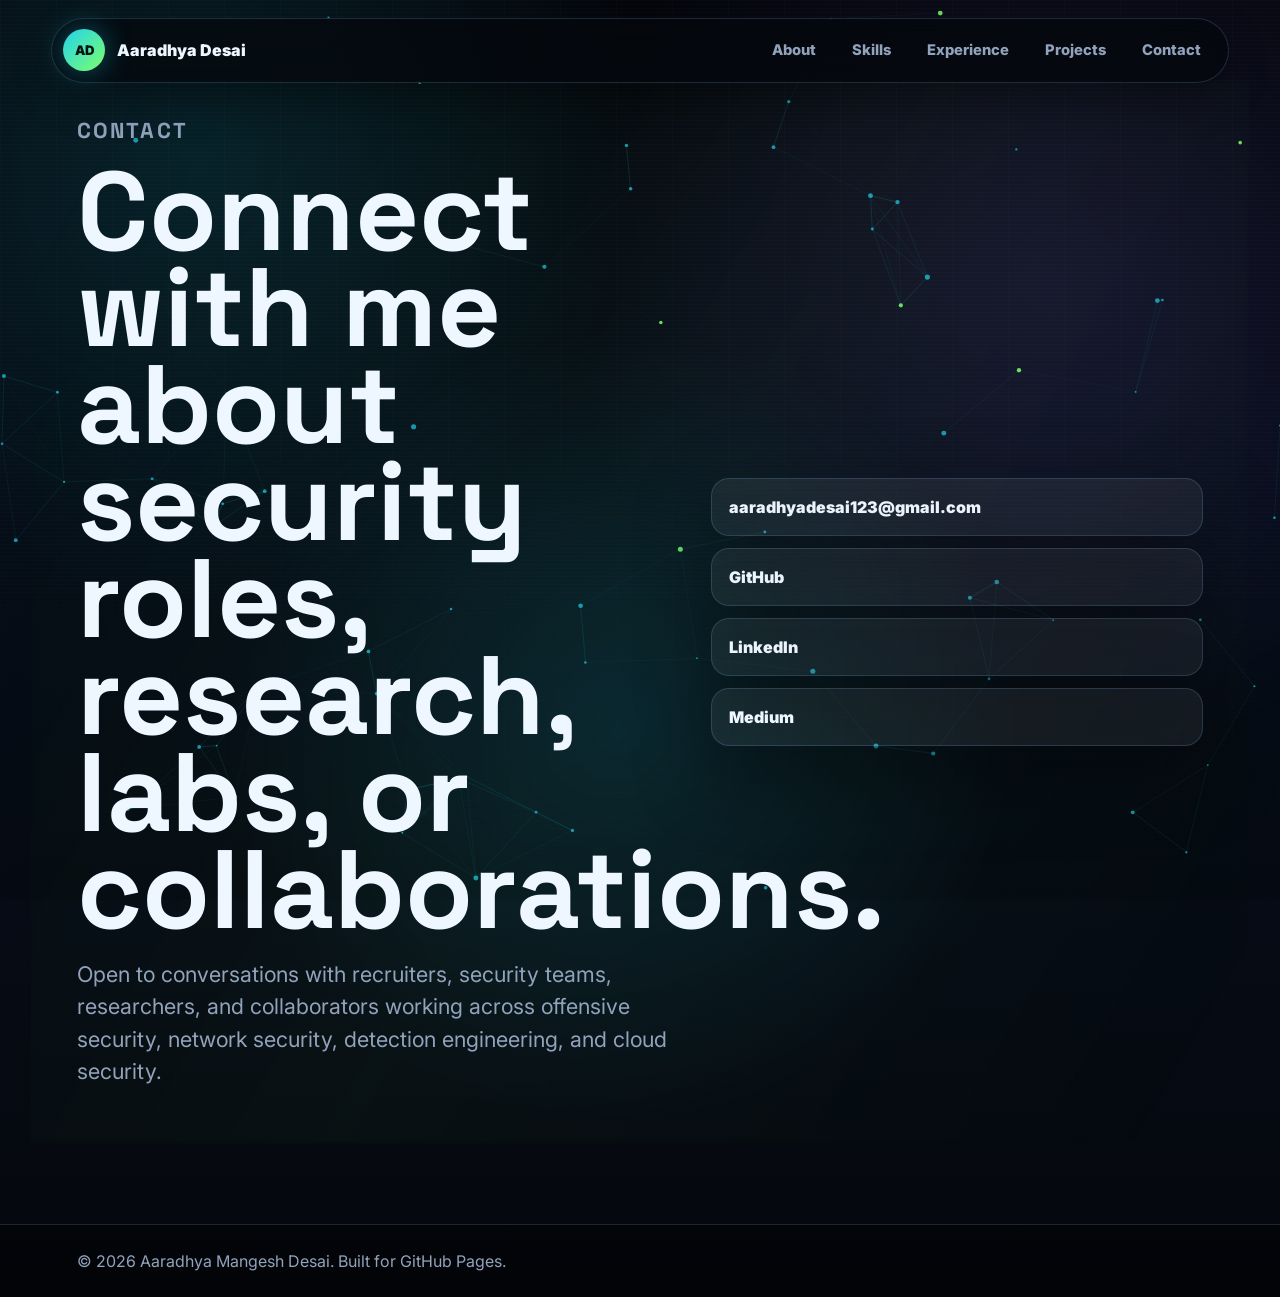
==== contact.html @ e7e1dde9 "Add files via upload Adding all files" ====
<!DOCTYPE html>
<html lang="en">
<head>
  <meta charset="UTF-8"><meta name="viewport" content="width=device-width, initial-scale=1.0">
  <meta name="description" content="Contact Aaradhya Mangesh Desai for cybersecurity roles, research, offensive security labs, and collaborations.">
  <title>Contact | Aaradhya Mangesh Desai</title>
  <link rel="preconnect" href="https://fonts.googleapis.com"><link rel="preconnect" href="https://fonts.gstatic.com" crossorigin>
  <link href="https://fonts.googleapis.com/css2?family=Inter:wght@400;500;600;700;800;900&family=Space+Grotesk:wght@500;600;700&display=swap" rel="stylesheet"><link rel="stylesheet" href="styles.css">
</head>
<body>
  <canvas id="threatCanvas" aria-hidden="true"></canvas><div class="scanline" aria-hidden="true"></div>
  <header class="site-header"><a class="brand" href="index.html"><span class="brand-mark">AD</span><span>Aaradhya Desai</span></a><button class="nav-toggle" type="button" aria-label="Open navigation" aria-expanded="false"><span></span><span></span></button><nav class="site-nav" aria-label="Main navigation"><a href="about.html">About</a><a href="skills.html">Skills</a><a href="experience.html">Experience</a><a href="projects.html">Projects</a><a href="contact.html">Contact</a></nav></header>
  <main>
    <section class="section contact-section scroll-scene page-start" data-scene="contact">
      <div class="contact-copy reveal">
        <p class="eyebrow">Contact</p>
        <h1>Connect with me about security roles, research, labs, or collaborations.</h1>
        <p>Open to conversations with recruiters, security teams, researchers, and collaborators working across offensive security, network security, detection engineering, and cloud security.</p>
      </div>
      <div class="contact-links reveal">
        <a href="mailto:aaradhyadesai123@gmail.com">aaradhyadesai123@gmail.com</a>
        <a href="https://github.com/your-username">GitHub</a>
        <a href="https://www.linkedin.com/in/your-username/">LinkedIn</a>
        <a href="https://medium.com/@your-username">Medium</a>
      </div>
    </section>
  </main>
  <footer class="site-footer"><p>&copy; <span id="year"></span> Aaradhya Mangesh Desai. Built for GitHub Pages.</p></footer><script src="script.js"></script>
</body>
</html>
---- styles.css ----
:root {
  --bg: #05070d;
  --bg-soft: #0a1020;
  --panel: rgba(12, 19, 34, 0.78);
  --panel-strong: rgba(14, 24, 45, 0.94);
  --text: #eef7ff;
  --muted: #91a3bb;
  --line: rgba(147, 197, 253, 0.18);
  --cyan: #22d3ee;
  --green: #7cff6b;
  --violet: #8b5cf6;
  --amber: #fbbf24;
  --danger: #fb7185;
  --shadow: 0 28px 80px rgba(0, 0, 0, 0.42);
}

* {
  box-sizing: border-box;
}

html {
  scroll-behavior: smooth;
}

body {
  min-width: 320px;
  margin: 0;
  overflow-x: hidden;
  color: var(--text);
  background:
    radial-gradient(circle at 15% 12%, rgba(34, 211, 238, 0.18), transparent 28rem),
    radial-gradient(circle at 82% 22%, rgba(139, 92, 246, 0.18), transparent 30rem),
    linear-gradient(180deg, #05070d 0%, #07101d 42%, #05070d 100%);
  font-family: "Inter", Arial, sans-serif;
  line-height: 1.5;
}

body::selection {
  color: #04100f;
  background: var(--green);
}

a {
  color: inherit;
}

#threatCanvas {
  position: fixed;
  inset: 0;
  z-index: -3;
  width: 100%;
  height: 100%;
}

.scanline {
  position: fixed;
  inset: 0;
  z-index: -1;
  pointer-events: none;
  background:
    linear-gradient(rgba(255, 255, 255, 0.025) 1px, transparent 1px),
    linear-gradient(90deg, rgba(255, 255, 255, 0.02) 1px, transparent 1px);
  background-size: 100% 4px, 56px 56px;
  mask-image: linear-gradient(180deg, rgba(0, 0, 0, 0.8), rgba(0, 0, 0, 0.22));
}

.site-header {
  position: fixed;
  top: 18px;
  right: 4vw;
  left: 4vw;
  z-index: 20;
  display: flex;
  align-items: center;
  justify-content: space-between;
  min-height: 64px;
  padding: 0.55rem 0.7rem;
  background: rgba(5, 7, 13, 0.74);
  border: 1px solid var(--line);
  border-radius: 999px;
  box-shadow: 0 16px 40px rgba(0, 0, 0, 0.32);
  backdrop-filter: blur(18px);
}

.brand {
  display: inline-flex;
  align-items: center;
  gap: 0.75rem;
  color: var(--text);
  font-weight: 900;
  text-decoration: none;
}

.brand-mark {
  display: inline-grid;
  width: 42px;
  height: 42px;
  place-items: center;
  color: #021315;
  background: linear-gradient(135deg, var(--cyan), var(--green));
  border-radius: 50%;
  font-size: 0.82rem;
  box-shadow: 0 0 28px rgba(34, 211, 238, 0.38);
}

.site-nav {
  display: flex;
  gap: 0.25rem;
}

.site-nav a {
  padding: 0.72rem 1rem;
  border-radius: 999px;
  color: var(--muted);
  font-size: 0.92rem;
  font-weight: 800;
  text-decoration: none;
}

.site-nav a:hover {
  color: var(--bg);
  background: var(--green);
}

.nav-toggle {
  display: none;
  width: 46px;
  height: 46px;
  padding: 0;
  background: rgba(255, 255, 255, 0.06);
  border: 1px solid var(--line);
  border-radius: 50%;
}

.nav-toggle span {
  display: block;
  width: 18px;
  height: 2px;
  margin: 4px auto;
  background: var(--text);
}

.hero,
.section {
  position: relative;
  padding-right: 6vw;
  padding-left: 6vw;
}

.page-start {
  padding-top: clamp(8.5rem, 13vw, 12rem);
}

.scroll-scene {
  transform-style: preserve-3d;
}

.scroll-scene::before {
  position: absolute;
  inset: 8% 4vw;
  z-index: -2;
  content: "";
  opacity: var(--scene-glow, 0.34);
  background:
    radial-gradient(circle at var(--glow-x, 50%) var(--glow-y, 50%), rgba(34, 211, 238, 0.26), transparent 24rem),
    linear-gradient(120deg, transparent, rgba(124, 255, 107, 0.08), transparent);
  filter: blur(2px);
  transform: scale(var(--scene-scale, 1));
  transition: opacity 300ms ease;
}

.hero {
  display: grid;
  grid-template-columns: minmax(0, 1.08fr) minmax(320px, 0.92fr);
  gap: clamp(2rem, 5vw, 5rem);
  align-items: center;
  min-height: 100vh;
  padding-top: 9rem;
  padding-bottom: 6rem;
}

.hero-copy {
  transform: translateY(calc(var(--scene-progress, 0) * -42px)) rotateX(calc(var(--scene-progress, 0) * 4deg));
}

.eyebrow {
  margin: 0 0 1rem;
  color: var(--green);
  font-family: "Space Grotesk", "Inter", sans-serif;
  font-size: 0.78rem;
  font-weight: 700;
  letter-spacing: 0.1em;
  text-transform: uppercase;
}

h1,
h2,
h3,
p {
  margin-top: 0;
}

h1,
h2,
h3 {
  font-family: "Space Grotesk", "Inter", sans-serif;
}

h1 {
  max-width: 12ch;
  margin-bottom: 1.2rem;
  font-size: clamp(4rem, 8.7vw, 8.8rem);
  line-height: 0.87;
  letter-spacing: 0;
}

h2 {
  max-width: 12ch;
  margin-bottom: 1rem;
  font-size: clamp(2.7rem, 6vw, 6.6rem);
  line-height: 0.92;
  letter-spacing: 0;
}

h3 {
  margin-bottom: 0.7rem;
  font-size: clamp(1.35rem, 2.5vw, 2.25rem);
  line-height: 1.05;
  letter-spacing: 0;
}

.hero-copy p:not(.eyebrow),
.contact-copy p {
  max-width: 690px;
  color: var(--muted);
  font-size: clamp(1.05rem, 1.7vw, 1.35rem);
}

.hero-actions {
  display: flex;
  flex-wrap: wrap;
  gap: 0.8rem;
  margin-top: 2rem;
}

.button {
  display: inline-flex;
  align-items: center;
  justify-content: center;
  min-height: 54px;
  padding: 0 1.25rem;
  border: 1px solid rgba(255, 255, 255, 0.16);
  border-radius: 999px;
  font-weight: 900;
  text-decoration: none;
  transition: transform 180ms ease, box-shadow 180ms ease, border-color 180ms ease;
}

.button:hover {
  border-color: rgba(124, 255, 107, 0.7);
  transform: translateY(-3px);
}

.button.primary {
  color: #031111;
  background: linear-gradient(135deg, var(--green), var(--cyan));
  box-shadow: 0 0 36px rgba(34, 211, 238, 0.26);
}

.button.secondary {
  color: var(--text);
  background: rgba(255, 255, 255, 0.06);
}

.security-orbit {
  position: relative;
  display: grid;
  min-height: 620px;
  place-items: center;
  perspective: 900px;
  transform: translateY(calc(var(--scene-progress, 0) * 48px)) rotateY(calc(var(--scene-progress, 0) * -12deg));
}

.orbit-core {
  position: relative;
  z-index: 3;
  display: grid;
  width: min(42vw, 260px);
  aspect-ratio: 1;
  place-items: center;
  color: var(--bg);
  background:
    radial-gradient(circle at 38% 30%, #ffffff, var(--cyan) 34%, var(--green));
  border: 1px solid rgba(255, 255, 255, 0.48);
  border-radius: 50%;
  box-shadow:
    0 0 44px rgba(34, 211, 238, 0.42),
    inset 0 0 48px rgba(255, 255, 255, 0.22);
}

.orbit-core span {
  font-family: "Space Grotesk", "Inter", sans-serif;
  font-size: clamp(4rem, 7vw, 7rem);
  font-weight: 700;
  line-height: 0.8;
}

.orbit-core small {
  position: absolute;
  bottom: 23%;
  font-weight: 900;
  letter-spacing: 0.16em;
}

.orbit-ring {
  position: absolute;
  width: var(--size);
  aspect-ratio: 1;
  border: 1px solid rgba(34, 211, 238, 0.28);
  border-radius: 50%;
  box-shadow: 0 0 34px rgba(34, 211, 238, 0.14);
  transform: rotateX(68deg) rotateZ(0deg);
}

.ring-one {
  --size: min(76vw, 520px);
  animation: ringSpin 18s linear infinite;
}

.ring-two {
  --size: min(64vw, 420px);
  border-color: rgba(124, 255, 107, 0.3);
  animation: ringSpin 14s linear infinite reverse;
}

.ring-three {
  --size: min(90vw, 650px);
  border-color: rgba(139, 92, 246, 0.28);
  animation: ringSpin 22s linear infinite;
}

.orbit-node {
  position: absolute;
  display: grid;
  min-width: 74px;
  min-height: 74px;
  place-items: center;
  padding: 0.8rem;
  color: var(--text);
  background: rgba(10, 16, 32, 0.82);
  border: 1px solid var(--line);
  border-radius: 18px;
  box-shadow: var(--shadow);
  font-size: 0.82rem;
  font-weight: 900;
  backdrop-filter: blur(14px);
}

.node-one {
  top: 14%;
  left: 12%;
}

.node-two {
  top: 24%;
  right: 8%;
}

.node-three {
  right: 18%;
  bottom: 16%;
}

.node-four {
  bottom: 12%;
  left: 8%;
}

.ticker {
  overflow: hidden;
  padding: 0.95rem 0;
  color: var(--bg);
  background: linear-gradient(90deg, var(--cyan), var(--green));
  box-shadow: 0 0 42px rgba(34, 211, 238, 0.2);
  transform: rotate(-1deg) scale(1.02);
}

.ticker-track {
  display: flex;
  width: max-content;
  gap: 2.4rem;
  animation: marquee 30s linear infinite;
}

.ticker span {
  font-family: "Space Grotesk", "Inter", sans-serif;
  font-size: clamp(1.05rem, 2vw, 1.65rem);
  font-weight: 700;
  white-space: nowrap;
}

.ticker span::after {
  content: " /";
}

.section {
  padding-top: clamp(5rem, 9vw, 9rem);
  padding-bottom: clamp(5rem, 9vw, 9rem);
}

.section-heading {
  margin-bottom: clamp(2rem, 5vw, 4rem);
}

.metric-grid {
  display: grid;
  grid-template-columns: repeat(4, minmax(0, 1fr));
  gap: 1rem;
}

.metric-card,
.timeline-card,
.project-card,
.credential-panel {
  position: relative;
  overflow: hidden;
  background: var(--panel);
  border: 1px solid var(--line);
  border-radius: 28px;
  box-shadow: var(--shadow);
  backdrop-filter: blur(18px);
}

.metric-card::before,
.timeline-card::before,
.project-card::before,
.credential-panel::before {
  position: absolute;
  inset: 0;
  content: "";
  opacity: 0;
  background: linear-gradient(120deg, transparent, rgba(124, 255, 107, 0.12), transparent);
  transform: translateX(-60%);
  transition: opacity 300ms ease, transform 900ms ease;
}

.metric-card:hover::before,
.timeline-card:hover::before,
.project-card:hover::before,
.credential-panel:hover::before {
  opacity: 1;
  transform: translateX(60%);
}

.metric-card {
  min-height: 260px;
  padding: 1.4rem;
}

.metric-card strong {
  display: block;
  margin-bottom: 4rem;
  color: var(--green);
  font-family: "Space Grotesk", "Inter", sans-serif;
  font-size: clamp(3rem, 5vw, 5rem);
  line-height: 0.9;
}

.metric-card span {
  color: var(--muted);
}

.timeline {
  display: grid;
  gap: 1rem;
}

.timeline-item {
  display: grid;
  grid-template-columns: minmax(160px, 0.3fr) minmax(0, 1fr);
  gap: 1rem;
  align-items: stretch;
}

.timeline-date {
  display: grid;
  min-height: 100%;
  place-items: center;
  padding: 1rem;
  color: var(--green);
  background: rgba(124, 255, 107, 0.08);
  border: 1px solid rgba(124, 255, 107, 0.18);
  border-radius: 24px;
  font-weight: 900;
}

.timeline-card {
  padding: clamp(1.2rem, 3vw, 2rem);
}

.role,
.project-type {
  margin-bottom: 0.5rem;
  color: var(--cyan);
  font-size: 0.78rem;
  font-weight: 900;
  letter-spacing: 0.1em;
  text-transform: uppercase;
}

.timeline-card p:not(.role),
.project-card p:not(.project-type),
.credential-list p {
  color: var(--muted);
}

.project-grid {
  display: grid;
  grid-template-columns: repeat(3, minmax(0, 1fr));
  gap: 1rem;
}

.project-card {
  min-height: 520px;
  padding: 1.2rem;
}

.project-card a,
.credential-panel a {
  color: var(--green);
  font-weight: 900;
  text-decoration-color: rgba(124, 255, 107, 0.6);
  text-decoration-thickness: 2px;
  text-underline-offset: 5px;
}

.project-terminal {
  display: grid;
  gap: 0.6rem;
  min-height: 210px;
  margin-bottom: 2rem;
  padding: 1rem;
  color: var(--green);
  background: rgba(0, 0, 0, 0.34);
  border: 1px solid rgba(124, 255, 107, 0.18);
  border-radius: 20px;
  font-family: Consolas, "Courier New", monospace;
  font-size: 0.9rem;
  align-content: end;
}

.project-terminal span {
  display: block;
}

.tool-cloud {
  display: flex;
  flex-wrap: wrap;
  gap: 0.75rem;
  max-width: 1180px;
}

.tool-cloud span {
  padding: 0.8rem 1rem;
  color: var(--text);
  background: rgba(255, 255, 255, 0.055);
  border: 1px solid var(--line);
  border-radius: 999px;
  box-shadow: 0 0 18px rgba(34, 211, 238, 0.06);
  font-weight: 900;
}

.credentials-section {
  min-height: 86vh;
  display: grid;
  align-items: center;
}

.credential-panel {
  max-width: 1050px;
  padding: clamp(1.4rem, 4vw, 3rem);
}

.credential-list {
  display: grid;
  gap: 0.75rem;
  margin-top: 2rem;
}

.credential-list p {
  margin: 0;
  padding: 1rem;
  border: 1px solid var(--line);
  border-radius: 18px;
  background: rgba(255, 255, 255, 0.035);
}

.credential-list strong {
  color: var(--text);
}

.contact-section {
  display: grid;
  grid-template-columns: minmax(0, 1.1fr) minmax(280px, 0.9fr);
  gap: 2rem;
  align-items: center;
  min-height: 86vh;
}

.contact-links {
  display: grid;
  gap: 0.75rem;
}

.contact-links a {
  padding: 1rem 1.1rem;
  color: var(--text);
  background: rgba(255, 255, 255, 0.06);
  border: 1px solid var(--line);
  border-radius: 18px;
  font-weight: 900;
  text-decoration: none;
  box-shadow: var(--shadow);
  transition: transform 180ms ease, border-color 180ms ease, background 180ms ease;
}

.contact-links a:hover {
  color: var(--bg);
  background: var(--green);
  border-color: var(--green);
  transform: translateY(-3px);
}

.site-footer {
  padding: 1.5rem 6vw;
  color: var(--muted);
  background: rgba(0, 0, 0, 0.34);
  border-top: 1px solid var(--line);
}

.site-footer p {
  margin: 0;
}

.reveal {
  opacity: 0;
  transform: translateY(48px) scale(0.97);
  transition: opacity 800ms ease, transform 800ms cubic-bezier(0.2, 0.9, 0.18, 1);
}

.reveal.is-visible {
  opacity: 1;
  transform: translateY(0) scale(1);
}

.scene-active .metric-card,
.scene-active .timeline-card,
.scene-active .project-card,
.scene-active .credential-panel {
  border-color: rgba(124, 255, 107, 0.34);
}

@keyframes marquee {
  from {
    transform: translateX(0);
  }

  to {
    transform: translateX(-50%);
  }
}

@keyframes ringSpin {
  from {
    transform: rotateX(68deg) rotateZ(0deg);
  }

  to {
    transform: rotateX(68deg) rotateZ(360deg);
  }
}

@media (prefers-reduced-motion: reduce) {
  *,
  *::before,
  *::after {
    scroll-behavior: auto !important;
    animation-duration: 0.01ms !important;
    animation-iteration-count: 1 !important;
    transition-duration: 0.01ms !important;
  }
}

@media (max-width: 1060px) {
  .hero,
  .contact-section {
    grid-template-columns: 1fr;
  }

  .metric-grid,
  .project-grid {
    grid-template-columns: repeat(2, minmax(0, 1fr));
  }

  .security-orbit {
    min-height: 540px;
  }
}

@media (max-width: 760px) {
  .site-header {
    top: 12px;
    right: 1rem;
    left: 1rem;
  }

  .nav-toggle {
    display: block;
  }

  .site-nav {
    position: absolute;
    top: calc(100% + 10px);
    right: 0;
    left: 0;
    display: none;
    padding: 0.75rem;
    background: rgba(5, 7, 13, 0.95);
    border: 1px solid var(--line);
    border-radius: 24px;
    box-shadow: var(--shadow);
  }

  .site-nav.is-open {
    display: grid;
  }

  .site-nav a {
    padding: 0.9rem 1rem;
  }

  .hero,
  .section {
    padding-right: 1rem;
    padding-left: 1rem;
  }

  .hero {
    padding-top: 7.6rem;
  }

  h1 {
    font-size: clamp(3.5rem, 17vw, 5.5rem);
  }

  h2 {
    max-width: 10ch;
    font-size: clamp(2.8rem, 14vw, 4.6rem);
  }

  .hero-actions,
  .button {
    width: 100%;
  }

  .metric-grid,
  .project-grid,
  .timeline-item {
    grid-template-columns: 1fr;
  }

  .metric-card,
  .project-card {
    min-height: auto;
  }

  .security-orbit {
    min-height: 460px;
  }

  .orbit-core {
    width: min(62vw, 230px);
  }

  .orbit-node {
    min-width: 64px;
    min-height: 64px;
    font-size: 0.72rem;
  }
}
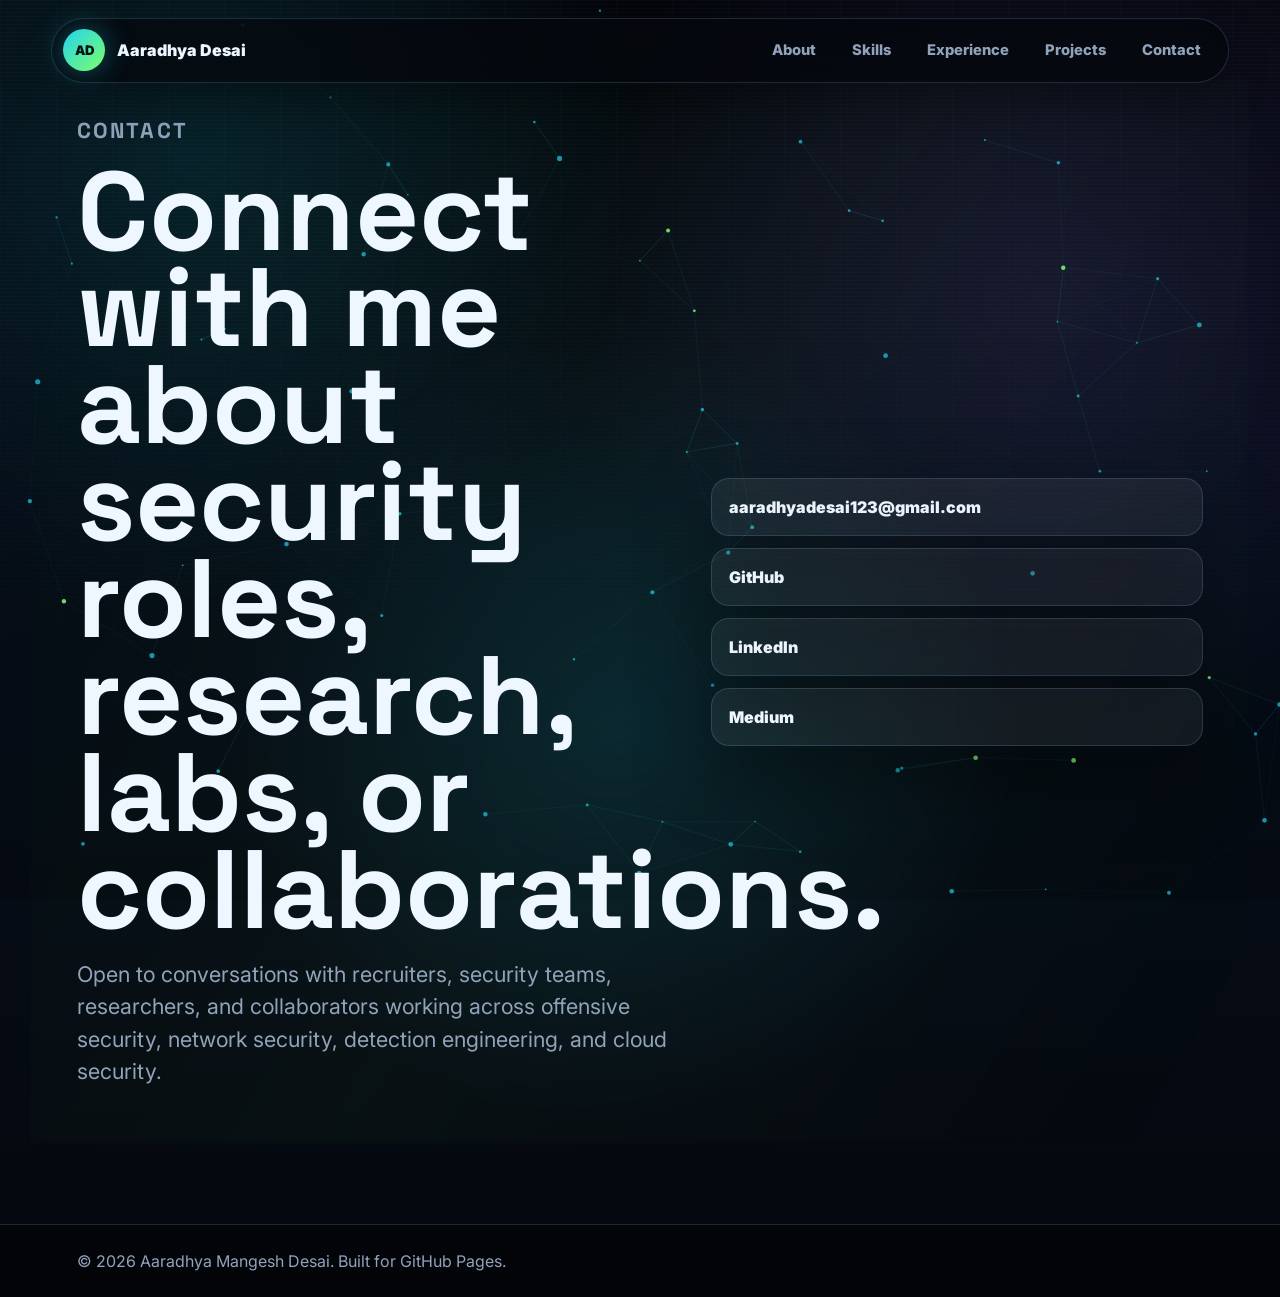
==== commit a54a57a0: "Add files via upload" ====
--- a/contact.html
+++ b/contact.html
@@ -19,9 +19,9 @@
       </div>
       <div class="contact-links reveal">
         <a href="mailto:aaradhyadesai123@gmail.com">aaradhyadesai123@gmail.com</a>
-        <a href="https://github.com/your-username">GitHub</a>
-        <a href="https://www.linkedin.com/in/your-username/">LinkedIn</a>
-        <a href="https://medium.com/@your-username">Medium</a>
+        <a href="https://github.com/AaradhyaDesai/">GitHub</a>
+        <a href="https://linkedin.com/in/aaradhya-desai-77236519b">LinkedIn</a>
+        <a href="https://medium.com/@aaradhyadesai">Medium</a>
       </div>
     </section>
   </main>
